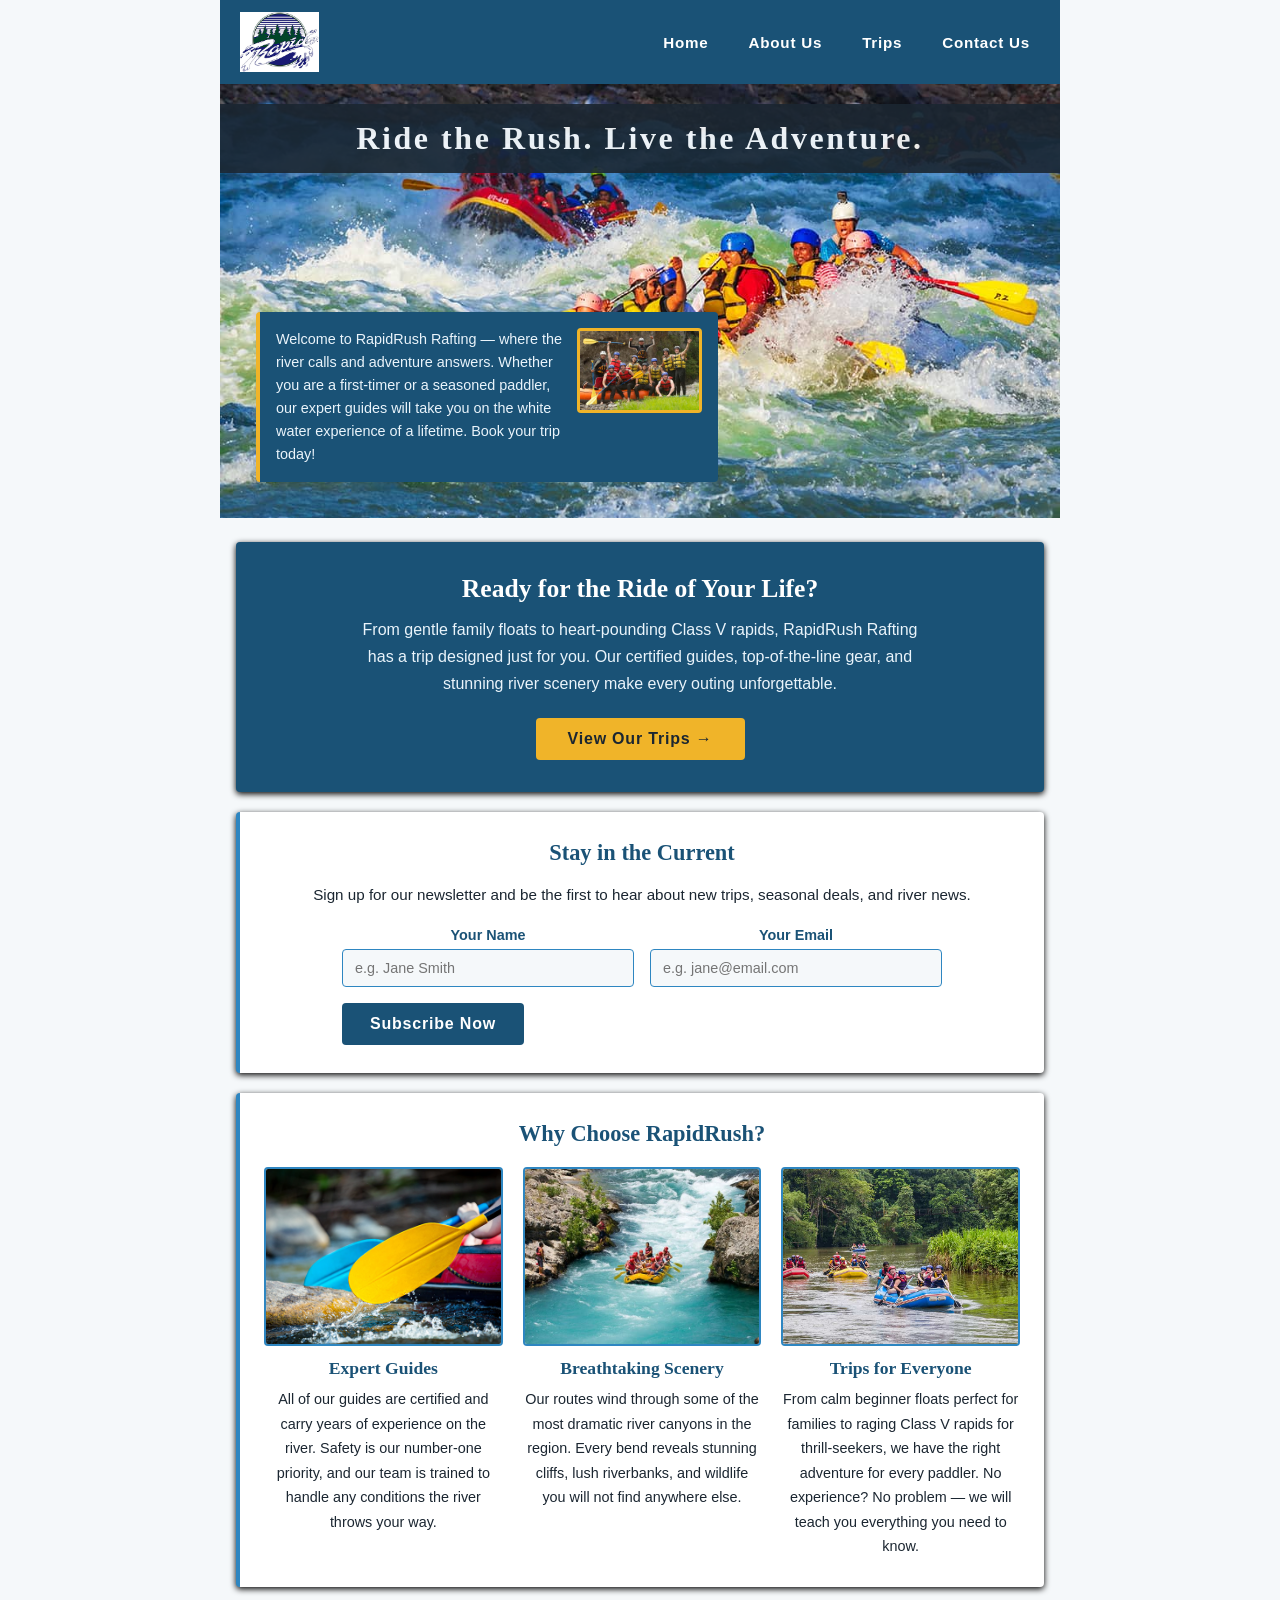
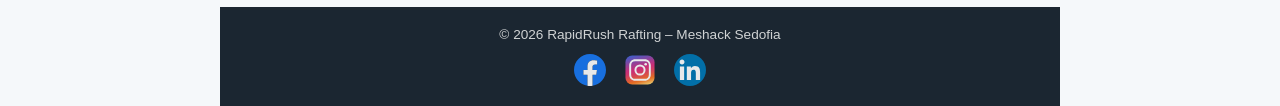
==== wwr/index.html @ 359ed3a8 "week 06 assignment" ====
<!DOCTYPE html>
<html lang="en-US">

<head>
    <meta charset="UTF-8">
    <meta name="viewport" content="width=device-width, initial-scale=1.0">

    <title>Home | RapidRush Rafting</title>

    <meta name="description"
      content="RapidRush Rafting offers thrilling white water rafting adventures. Explore our trips, meet our team, and sign up for the latest news and deals.">
    <meta name="author" content="Meshack Sedofia">

    <link rel="stylesheet" href="styles/rafting.css">
</head>

<body>

    <header>
        <img src="images/rafting-logo.jpg" alt="RapidRush Rafting Logo">
        <nav>
            <a href="index.html">Home</a>
            <a href="about.html">About Us</a>
            <a href="trips.html">Trips</a>
            <a href="contact.html">Contact Us</a>
        </nav>
    </header>

    <main>

        <!-- Hero Section -->
        <div class="hero">
            <img src="images/hero.jpg" alt="Rafters navigating exciting white water rapids">
            <h1>Ride the Rush. Live the Adventure.</h1>
            <article>
                <img src="images/team.jpg" alt="RapidRush Rafting guides on the river">
                <p>
                    Welcome to RapidRush Rafting — where the river calls and adventure answers.
                    Whether you are a first-timer or a seasoned paddler, our expert guides will
                    take you on the white water experience of a lifetime. Book your trip today!
                </p>
            </article>
        </div>

        <!-- Call to Action -->
        <section class="cta-section">
            <h2>Ready for the Ride of Your Life?</h2>
            <p>
                From gentle family floats to heart-pounding Class V rapids, RapidRush Rafting
                has a trip designed just for you. Our certified guides, top-of-the-line gear,
                and stunning river scenery make every outing unforgettable.
            </p>
            <a href="trips.html" class="cta-btn">View Our Trips &rarr;</a>
        </section>

        <!-- Newsletter Sign-Up -->
        <section class="newsletter-section">
            <h2>Stay in the Current</h2>
            <p>Sign up for our newsletter and be the first to hear about new trips, seasonal deals,
                and river news.</p>
            <form class="newsletter-form" action="#" method="post">
                <div class="newsletter-fields">
                    <div class="form-field">
                        <label for="nl-name">Your Name</label>
                        <input type="text" id="nl-name" name="name" placeholder="e.g. Jane Smith"
                          required>
                    </div>
                    <div class="form-field">
                        <label for="nl-email">Your Email</label>
                        <input type="email" id="nl-email" name="email"
                          placeholder="e.g. jane@email.com" required>
                    </div>
                </div>
                <button type="submit" class="submit-btn">Subscribe Now</button>
            </form>
        </section>

        <!-- Why RapidRush Grid -->
        <section class="why-section">
            <h2>Why Choose RapidRush?</h2>
            <div class="why-grid">
                <div class="why-card">
                    <img src="images/rafting20.jpg" alt="Rafters paddling through rapids">
                    <h3>Expert Guides</h3>
                    <p>
                        All of our guides are certified and carry years of experience on the river.
                        Safety is our number-one priority, and our team is trained to handle any
                        conditions the river throws your way.
                    </p>
                </div>
                <div class="why-card">
                    <img src="images/rafting65.jpg" alt="Scenic river canyon landscape">
                    <h3>Breathtaking Scenery</h3>
                    <p>
                        Our routes wind through some of the most dramatic river canyons in the
                        region.
                        Every bend reveals stunning cliffs, lush riverbanks, and wildlife you will
                        not
                        find anywhere else.
                    </p>
                </div>
                <div class="why-card">
                    <img src="images/rafting15.jpg" alt="Family enjoying a rafting trip">
                    <h3>Trips for Everyone</h3>
                    <p>
                        From calm beginner floats perfect for families to raging Class V rapids for
                        thrill-seekers, we have the right adventure for every paddler. No
                        experience?
                        No problem — we will teach you everything you need to know.
                    </p>
                </div>
            </div>
        </section>

    </main>

    <footer>
        <p>&copy; 2026 RapidRush Rafting &ndash; Meshack Sedofia</p>
        <nav class="socialmedia">
            <a href="https://facebook.com">
                <img src="images/facebook.svg" alt="Facebook Icon">
            </a>
            <a href="https://instagram.com">
                <img src="images/instagram-square.svg" alt="Instagram Icon">
            </a>
            <a href="https://linkedin.com">
                <img src="images/linkedin.svg" alt="LinkedIn Icon">
            </a>
        </nav>
    </footer>

</body>

</html>
---- wwr/styles/rafting.css ----
/* ── CSS Variables ─────────────────────────────────────────── */
:root {
    --primary-color: #1a5276;
    --secondary-color: #2e86c1;
    --accent1-color: #1b2631;
    --accent2-color: #f0b429;

    --white: #ffffff;
    --light-bg: #f5f8fa;
    --light-text: #eaf4fb;
    --footer-text: #d0d3d4;
    --footer-muted: #cccccc;

    --hero-overlay-bg: #1b2631;
    --article-overlay-bg: #1a5276;
    --shadow: #000000;

    --heading-font: "Georgia", "Times New Roman", serif;
    --body-font: "Trebuchet MS", Verdana, sans-serif;
}

/* ── Reset ─────────────────────────────────────────────────── */
* {
    margin: 0;
    padding: 0;
    box-sizing: border-box;
}

/* ── Body ──────────────────────────────────────────────────── */
body {
    font-family: var(--body-font);
    color: var(--accent1-color);
    background-color: var(--light-bg);
}

/* ── Page Width & Centering ───────────────────────────────── */
header,
main,
footer {
    width: 840px;
    margin: 0 auto;
}

/* ── Headings ─────────────────────────────────────────────── */
h1,
h2 {
    font-family: var(--heading-font);
    color: var(--primary-color);
}

/* ── Common Element Spacing ───────────────────────────────── */
nav,
p,
section,
article {
    margin: 16px;
    padding: 8px;
}

/* ── Header ───────────────────────────────────────────────── */
header {
    display: flex;
    align-items: center;
    justify-content: space-between;

    background-color: var(--primary-color);

    padding: 12px 20px;
}

/* Logo */
header img {
    height: 60px;
    width: auto;
}

/* Navigation */
header nav {
    margin: 0;
    padding: 0;

    display: flex;
    gap: 20px;
}

header nav a {
    color: var(--white);

    text-decoration: none;

    font-weight: bold;
    letter-spacing: 0.05em;
    font-size: 0.95rem;

    padding: 6px 10px;

    transition: color 0.2s ease;
}

header nav a:hover {
    color: var(--accent2-color);
    text-decoration: underline;
}

/* ── Hero Section ─────────────────────────────────────────── */
.hero {
    position: relative;
    margin-bottom: 24px;
}

/* Hero background image */
.hero img {
    display: block;
    width: 100%;
    height: auto;
}

/* Hero heading overlay */
.hero h1 {
    position: absolute;
    top: 20px;

    width: 100%;

    padding: 16px;

    text-align: center;

    opacity: 0.9;

    background-color: var(--hero-overlay-bg);

    color: var(--white);

    font-size: 2rem;
    letter-spacing: 0.08em;
}

/* Hero article overlay */
.hero article {
    position: absolute;

    bottom: 20px;
    left: 20px;

    width: 55%;

    background-color: var(--article-overlay-bg);

    color: var(--white);

    padding: 16px;

    border-left: 4px solid var(--accent2-color);

    border-radius: 4px;
}

/* Article paragraph */
.hero article p {
    margin: 0;
    padding: 0;

    font-size: 0.9rem;
    line-height: 1.6;

    color: var(--light-text);
}

/* Hero article image */
.hero article img {
    float: right;

    width: 125px;
    height: auto;

    margin: 0 0 8px 12px;

    border: 3px solid var(--accent2-color);
    border-radius: 4px;

    position: static;
}

/* ── Sections ─────────────────────────────────────────────── */
section {
    background-color: var(--white);

    border-left: 4px solid var(--secondary-color);

    border-radius: 4px;

    box-shadow: 0 2px 6px var(--shadow);

    margin-bottom: 20px;
}

section h2 {
    margin-bottom: 8px;

    font-size: 1.4rem;

    color: var(--primary-color);
}

section p {
    line-height: 1.7;

    font-size: 0.95rem;
}

/* ── Footer ───────────────────────────────────────────────── */
footer {
    background-color: var(--accent1-color);

    color: var(--footer-muted);

    text-align: center;

    padding: 20px;

    display: flex;
    flex-direction: column;
    align-items: center;

    gap: 12px;
}

footer p {
    margin: 0;
    padding: 0;

    font-size: 0.85rem;

    color: var(--footer-text);
}

/* ── Social Media ─────────────────────────────────────────── */
.socialmedia {
    margin: 0;
    padding: 0;

    display: flex;
    align-items: center;

    gap: 18px;
}

.socialmedia a {
    text-decoration: none;

    display: inline-flex;
    align-items: center;
    justify-content: center;
}

/* Social media icons */
.socialmedia img {
    width: 32px;
    height: 32px;

    opacity: 0.9;

    transition: transform 0.2s ease, opacity 0.2s ease;
}

/* Hover effect */
.socialmedia img:hover {
    opacity: 1;

    transform: scale(1.1);
}

/* ── Shared Section Card Style ────────────────────────────── */
.history-section,
.adventure-section,
.contact-info-section,
.employees-section,
.form-section {
    background-color: var(--white);
    border-left: 4px solid var(--secondary-color);
    border-radius: 4px;
    box-shadow: 0 2px 6px var(--shadow);
    padding: 20px 24px;
    margin-bottom: 20px;
}

.history-section h2,
.adventure-section h2,
.contact-info-section h2,
.employees-section h2,
.form-section h2 {
    text-align: center;
    font-size: 1.4rem;
    color: var(--primary-color);
    margin-bottom: 16px;
}

/* ── History Section ──────────────────────────────────────── */

/* 3-column grid: text | image | text */
.history-grid {
    display: grid;
    grid-template-columns: 1fr auto 1fr;
    align-items: start;
    gap: 20px;
}

.history-grid p {
    margin: 0;
    padding: 0;
    font-size: 0.95rem;
    line-height: 1.7;
    color: var(--accent1-color);
}

.history-grid img {
    width: 180px;
    height: auto;
    object-fit: cover;
    border-radius: 4px;
    border: 3px solid var(--secondary-color);
}

/* ── Adventure Awaits Section ─────────────────────────────── */

/* 5-column image gallery */
.adventure-gallery {
    display: grid;
    grid-template-columns: repeat(5, 1fr);
    gap: 12px;
}

.adventure-gallery figure {
    margin: 0;
    text-align: center;
}

.adventure-gallery img {
    width: 100%;
    aspect-ratio: 1 / 1;
    object-fit: cover;
    border-radius: 4px;
    border: 2px solid var(--secondary-color);
    display: block;
}

.adventure-gallery figcaption {
    font-size: 0.8rem;
    color: var(--accent1-color);
    margin-top: 6px;
}

/* ── Contact Info Section ─────────────────────────────────── */

/* 2-column grid: contact details | map */
.contact-info-grid {
    display: grid;
    grid-template-columns: 1fr 1fr;
    gap: 24px;
    align-items: start;
}

.contact-details p {
    margin: 0 0 12px 0;
    padding: 0;
    font-size: 0.95rem;
    line-height: 1.7;
    color: var(--accent1-color);
}

.contact-map iframe {
    width: 100%;
    height: 300px;
    border-radius: 4px;
    border: 3px solid var(--secondary-color);
    display: block;
}

/* ── Employees Section ────────────────────────────────────── */

/* 3-column employee grid */
.employees-gallery {
    display: grid;
    grid-template-columns: repeat(3, 1fr);
    gap: 20px;
}

.employees-gallery figure {
    margin: 0;
    text-align: center;
}

.employees-gallery img {
    width: 100%;
    aspect-ratio: 1 / 1;
    object-fit: cover;
    border-radius: 50%;
    border: 3px solid var(--secondary-color);
    display: block;
}

.employees-gallery figcaption {
    font-size: 0.9rem;
    color: var(--accent1-color);
    margin-top: 8px;
    line-height: 1.5;
}

/* ── Contact Form Section ─────────────────────────────────── */

.form-wrapper {
    display: flex;
    flex-direction: column;
    gap: 16px;
    max-width: 600px;
    margin: 0 auto;
}

.form-field {
    display: flex;
    flex-direction: column;
    gap: 6px;
}

.form-field label {
    font-weight: bold;
    font-size: 0.9rem;
    color: var(--primary-color);
}

.form-field input[type="text"],
.form-field input[type="email"],
.form-field textarea {
    padding: 10px 12px;
    font-family: var(--body-font);
    font-size: 0.9rem;
    color: var(--accent1-color);
    background-color: var(--light-bg);
    border: 1px solid var(--secondary-color);
    border-radius: 4px;
    outline: none;
    transition: border-color 0.2s ease, box-shadow 0.2s ease;
}

.form-field input[type="text"]:focus,
.form-field input[type="email"]:focus,
.form-field textarea:focus {
    border-color: var(--primary-color);
    box-shadow: 0 0 0 3px rgba(46, 134, 193, 0.15);
}

.form-field textarea {
    resize: vertical;
}

/* Radio buttons */
.radio-group {
    display: flex;
    flex-direction: column;
    gap: 8px;
    padding: 4px 0;
}

.radio-label {
    display: flex;
    align-items: center;
    gap: 8px;
    font-weight: normal;
    font-size: 0.9rem;
    color: var(--accent1-color);
    cursor: pointer;
}

.radio-label input[type="radio"] {
    accent-color: var(--secondary-color);
    width: 16px;
    height: 16px;
    cursor: pointer;
}

/* Checkbox */
.form-field--checkbox {
    flex-direction: row;
    align-items: center;
}

.checkbox-label {
    display: flex;
    align-items: center;
    gap: 10px;
    font-weight: normal;
    font-size: 0.9rem;
    color: var(--accent1-color);
    cursor: pointer;
}

.checkbox-label input[type="checkbox"] {
    accent-color: var(--secondary-color);
    width: 16px;
    height: 16px;
    cursor: pointer;
}

/* Submit button */
.submit-btn {
    padding: 12px 28px;
    background-color: var(--primary-color);
    color: var(--white);
    font-family: var(--body-font);
    font-size: 1rem;
    font-weight: bold;
    letter-spacing: 0.05em;
    border: none;
    border-radius: 4px;
    cursor: pointer;
    align-self: flex-start;
    transition: background-color 0.2s ease, transform 0.1s ease;
}

.submit-btn:hover {
    background-color: var(--secondary-color);
}

.submit-btn:active {
    transform: scale(0.98);
}

/* ── Call to Action Section ───────────────────────────────── */
.cta-section {
    background-color: var(--primary-color);
    border-left: none;
    border-radius: 4px;
    box-shadow: 0 2px 6px var(--shadow);
    padding: 32px 24px;
    margin-bottom: 20px;
    text-align: center;
}

.cta-section h2 {
    color: var(--white);
    font-size: 1.6rem;
    margin-bottom: 12px;
}

.cta-section p {
    color: var(--light-text);
    font-size: 1rem;
    line-height: 1.7;
    margin: 0 auto 20px auto;
    max-width: 560px;
    padding: 0;
}

.cta-btn {
    display: inline-block;
    padding: 12px 32px;
    background-color: var(--accent2-color);
    color: var(--accent1-color);
    font-family: var(--body-font);
    font-size: 1rem;
    font-weight: bold;
    letter-spacing: 0.05em;
    text-decoration: none;
    border-radius: 4px;
    transition: background-color 0.2s ease, transform 0.1s ease;
}

.cta-btn:hover {
    background-color: #d4a017;
    transform: scale(1.02);
}

/* ── Newsletter Section ───────────────────────────────────── */
.newsletter-section {
    background-color: var(--white);
    border-left: 4px solid var(--secondary-color);
    border-radius: 4px;
    box-shadow: 0 2px 6px var(--shadow);
    padding: 28px 24px;
    margin-bottom: 20px;
    text-align: center;
}

.newsletter-section h2 {
    font-size: 1.4rem;
    color: var(--primary-color);
    margin-bottom: 8px;
}

.newsletter-section > p {
    color: var(--accent1-color);
    font-size: 0.95rem;
    margin-bottom: 20px;
    padding: 0;
}

.newsletter-form {
    display: flex;
    flex-direction: column;
    align-items: center;
    gap: 16px;
    max-width: 600px;
    margin: 0 auto;
}

.newsletter-fields {
    display: grid;
    grid-template-columns: 1fr 1fr;
    gap: 16px;
    width: 100%;
}

/* ── Why RapidRush Section ────────────────────────────────── */
.why-section {
    background-color: var(--white);
    border-left: 4px solid var(--secondary-color);
    border-radius: 4px;
    box-shadow: 0 2px 6px var(--shadow);
    padding: 28px 24px;
    margin-bottom: 20px;
}

.why-section h2 {
    text-align: center;
    font-size: 1.4rem;
    color: var(--primary-color);
    margin-bottom: 20px;
}

.why-grid {
    display: grid;
    grid-template-columns: repeat(3, 1fr);
    gap: 20px;
}

.why-card {
    text-align: center;
}

.why-card img {
    width: 100%;
    aspect-ratio: 4 / 3;
    object-fit: cover;
    border-radius: 4px;
    border: 2px solid var(--secondary-color);
    display: block;
    margin-bottom: 12px;
}

.why-card h3 {
    font-family: var(--heading-font);
    color: var(--primary-color);
    font-size: 1.1rem;
    margin-bottom: 8px;
}

.why-card p {
    font-size: 0.9rem;
    line-height: 1.7;
    color: var(--accent1-color);
    margin: 0;
    padding: 0;
}

/* ── Trips Section ────────────────────────────────────────── */
.trips-section {
    background-color: var(--white);
    border-left: 4px solid var(--secondary-color);
    border-radius: 4px;
    box-shadow: 0 2px 6px var(--shadow);
    padding: 28px 24px;
    margin-bottom: 20px;
}

.trips-section h2 {
    text-align: center;
    font-size: 1.4rem;
    color: var(--primary-color);
    margin-bottom: 20px;
}

.trips-grid {
    display: grid;
    grid-template-columns: repeat(3, 1fr);
    gap: 20px;
}

.trip-card {
    border: 1px solid #d0dde8;
    border-radius: 6px;
    overflow: hidden;
    display: flex;
    flex-direction: column;
    box-shadow: 0 1px 4px rgba(0, 0, 0, 0.08);
}

.trip-card img {
    width: 100%;
    aspect-ratio: 4 / 3;
    object-fit: cover;
    display: block;
}

.trip-card-body {
    padding: 16px;
    flex: 1;
    display: flex;
    flex-direction: column;
    gap: 8px;
}

.trip-card-body h3 {
    font-family: var(--heading-font);
    color: var(--primary-color);
    font-size: 1.1rem;
    margin: 0;
}

.trip-badge {
    display: inline-block;
    padding: 3px 10px;
    border-radius: 12px;
    font-size: 0.75rem;
    font-weight: bold;
    letter-spacing: 0.04em;
    align-self: flex-start;
}

.trip-badge.beginner {
    background-color: #d4edda;
    color: #155724;
}

.trip-badge.intermediate {
    background-color: #fff3cd;
    color: #856404;
}

.trip-badge.advanced {
    background-color: #f8d7da;
    color: #721c24;
}

.trip-card-body p {
    font-size: 0.88rem;
    line-height: 1.65;
    color: var(--accent1-color);
    margin: 0;
    padding: 0;
}

.trip-details-list {
    list-style: none;
    margin: 0;
    padding: 0;
    font-size: 0.85rem;
    color: var(--accent1-color);
    border-top: 1px solid #e0e8ef;
    padding-top: 10px;
    margin-top: auto;
    display: flex;
    flex-direction: column;
    gap: 4px;
}

/* ── Trips Table Section ──────────────────────────────────── */
.table-section {
    background-color: var(--white);
    border-left: 4px solid var(--secondary-color);
    border-radius: 4px;
    box-shadow: 0 2px 6px var(--shadow);
    padding: 28px 24px;
    margin-bottom: 20px;
}

.table-section h2 {
    text-align: center;
    font-size: 1.4rem;
    color: var(--primary-color);
    margin-bottom: 20px;
}

.table-wrapper {
    overflow-x: auto;
}

.trips-table {
    width: 100%;
    border-collapse: collapse;
    font-size: 0.9rem;
    font-family: var(--body-font);
}

.trips-table thead {
    background-color: var(--primary-color);
    color: var(--white);
}

.trips-table thead th {
    padding: 12px 14px;
    text-align: left;
    letter-spacing: 0.04em;
    font-size: 0.85rem;
}

.trips-table tbody tr:nth-child(even) {
    background-color: var(--light-bg);
}

.trips-table tbody td {
    padding: 10px 14px;
    color: var(--accent1-color);
    border-bottom: 1px solid #d0dde8;
    line-height: 1.5;
}

.trips-table tbody tr:hover {
    background-color: #eaf4fb;
}
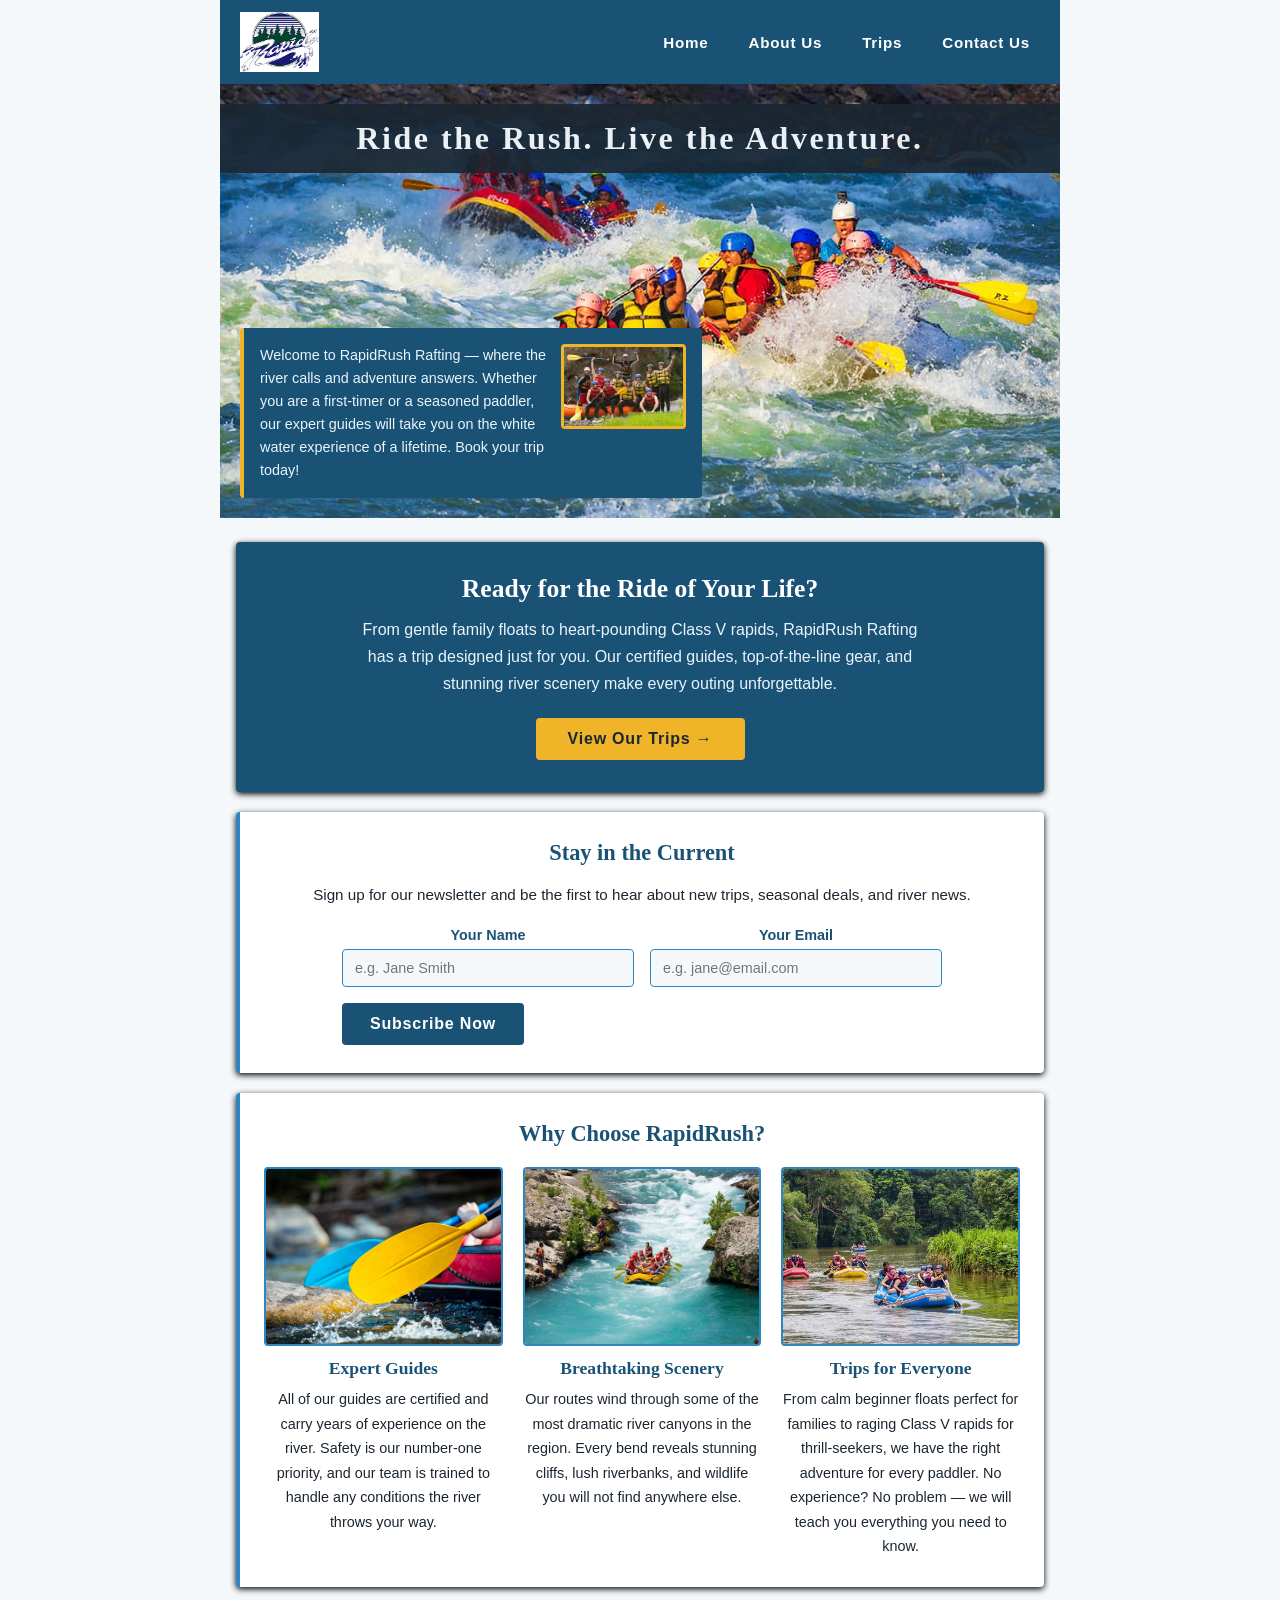
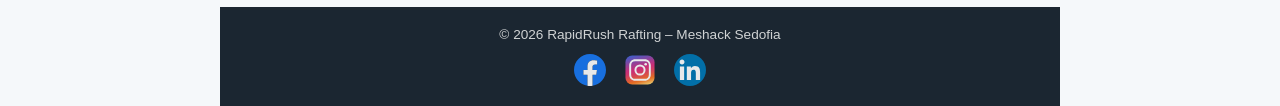
==== commit 493de456: "week 06 assignment" ====
--- a/wwr/index.html
+++ b/wwr/index.html
@@ -32,14 +32,14 @@
         <div class="hero">
             <img src="images/hero.jpg" alt="Rafters navigating exciting white water rapids">
             <h1>Ride the Rush. Live the Adventure.</h1>
-            <article>
+            <div class="hero-content">
                 <img src="images/team.jpg" alt="RapidRush Rafting guides on the river">
                 <p>
                     Welcome to RapidRush Rafting — where the river calls and adventure answers.
                     Whether you are a first-timer or a seasoned paddler, our expert guides will
                     take you on the white water experience of a lifetime. Book your trip today!
                 </p>
-            </article>
+            </div>
         </div>
 
         <!-- Call to Action -->
--- a/wwr/styles/rafting.css
+++ b/wwr/styles/rafting.css
@@ -137,7 +137,7 @@
 }
 
 /* Hero article overlay */
-.hero article {
+.hero .hero-content {
     position: absolute;
 
     bottom: 20px;
@@ -157,7 +157,7 @@
 }
 
 /* Article paragraph */
-.hero article p {
+.hero .hero-content p {
     margin: 0;
     padding: 0;
 
@@ -168,7 +168,7 @@
 }
 
 /* Hero article image */
-.hero article img {
+.hero .hero-content img {
     float: right;
 
     width: 125px;
